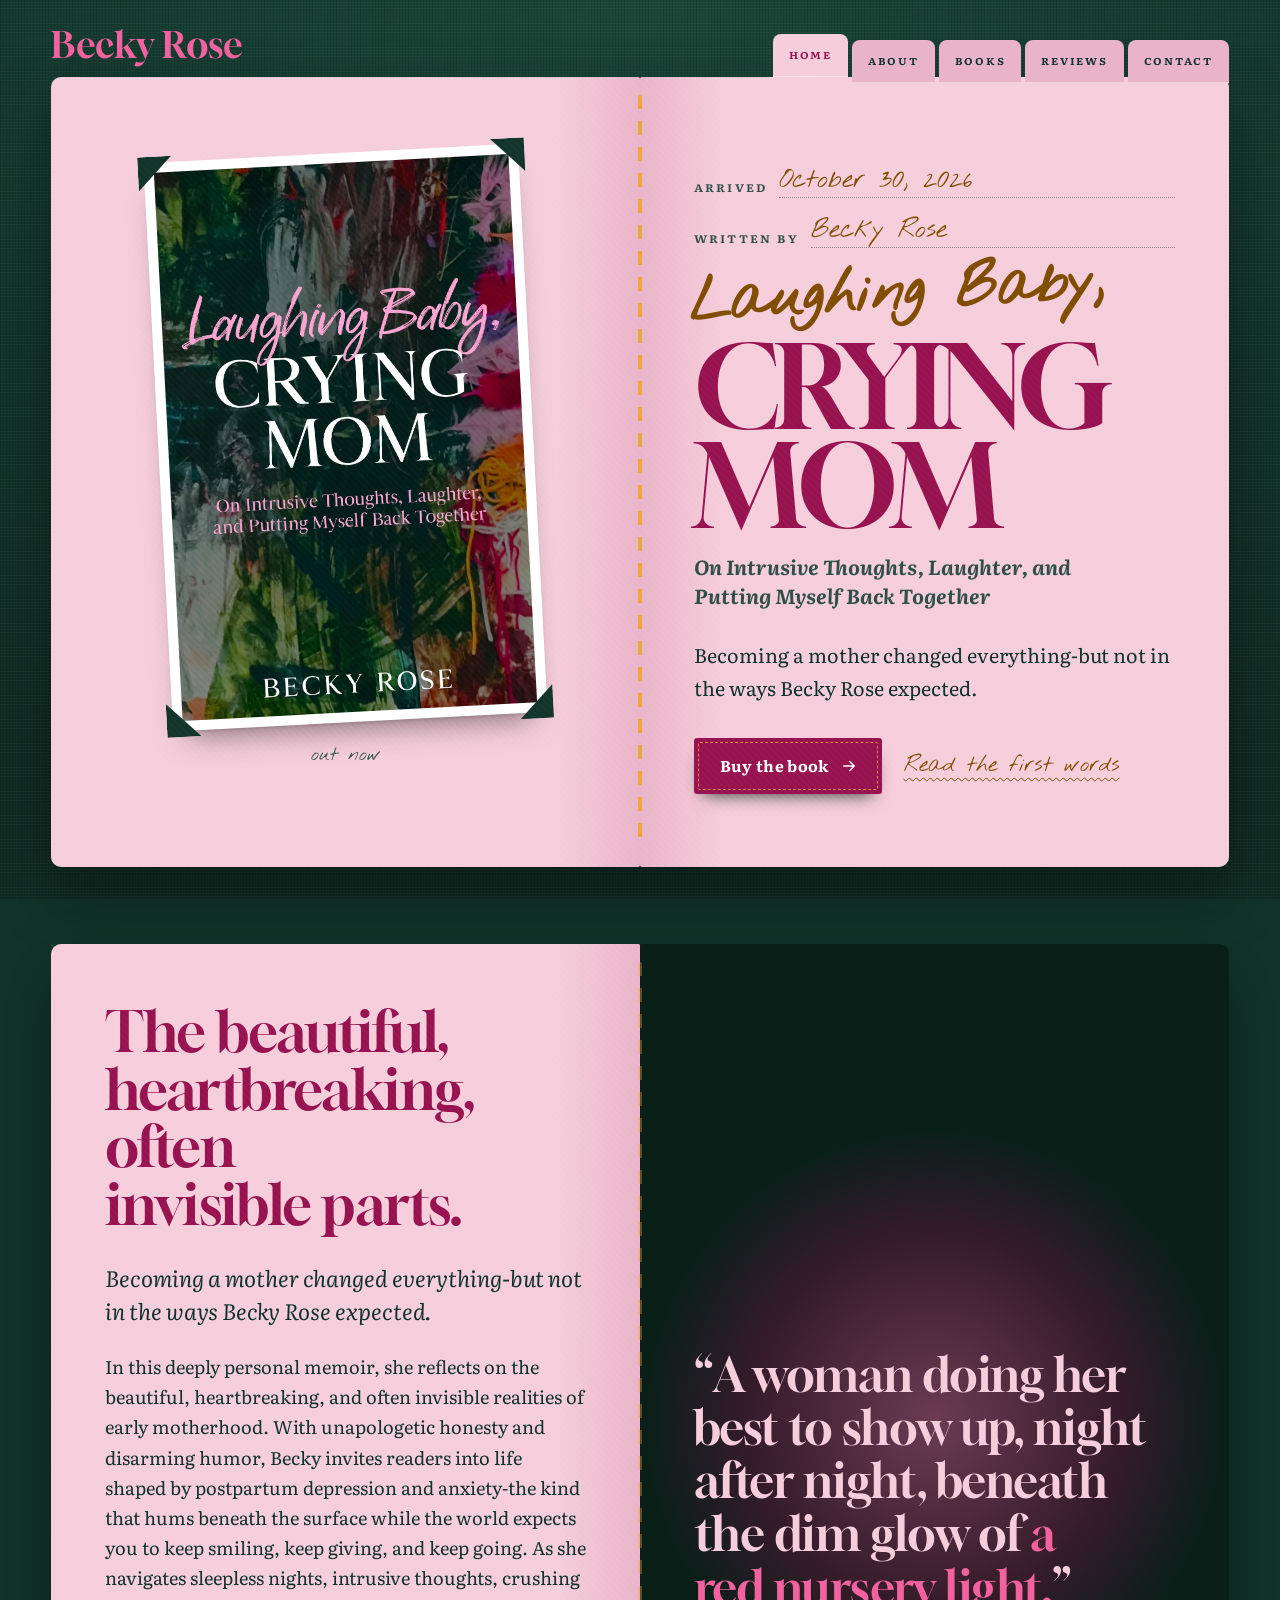
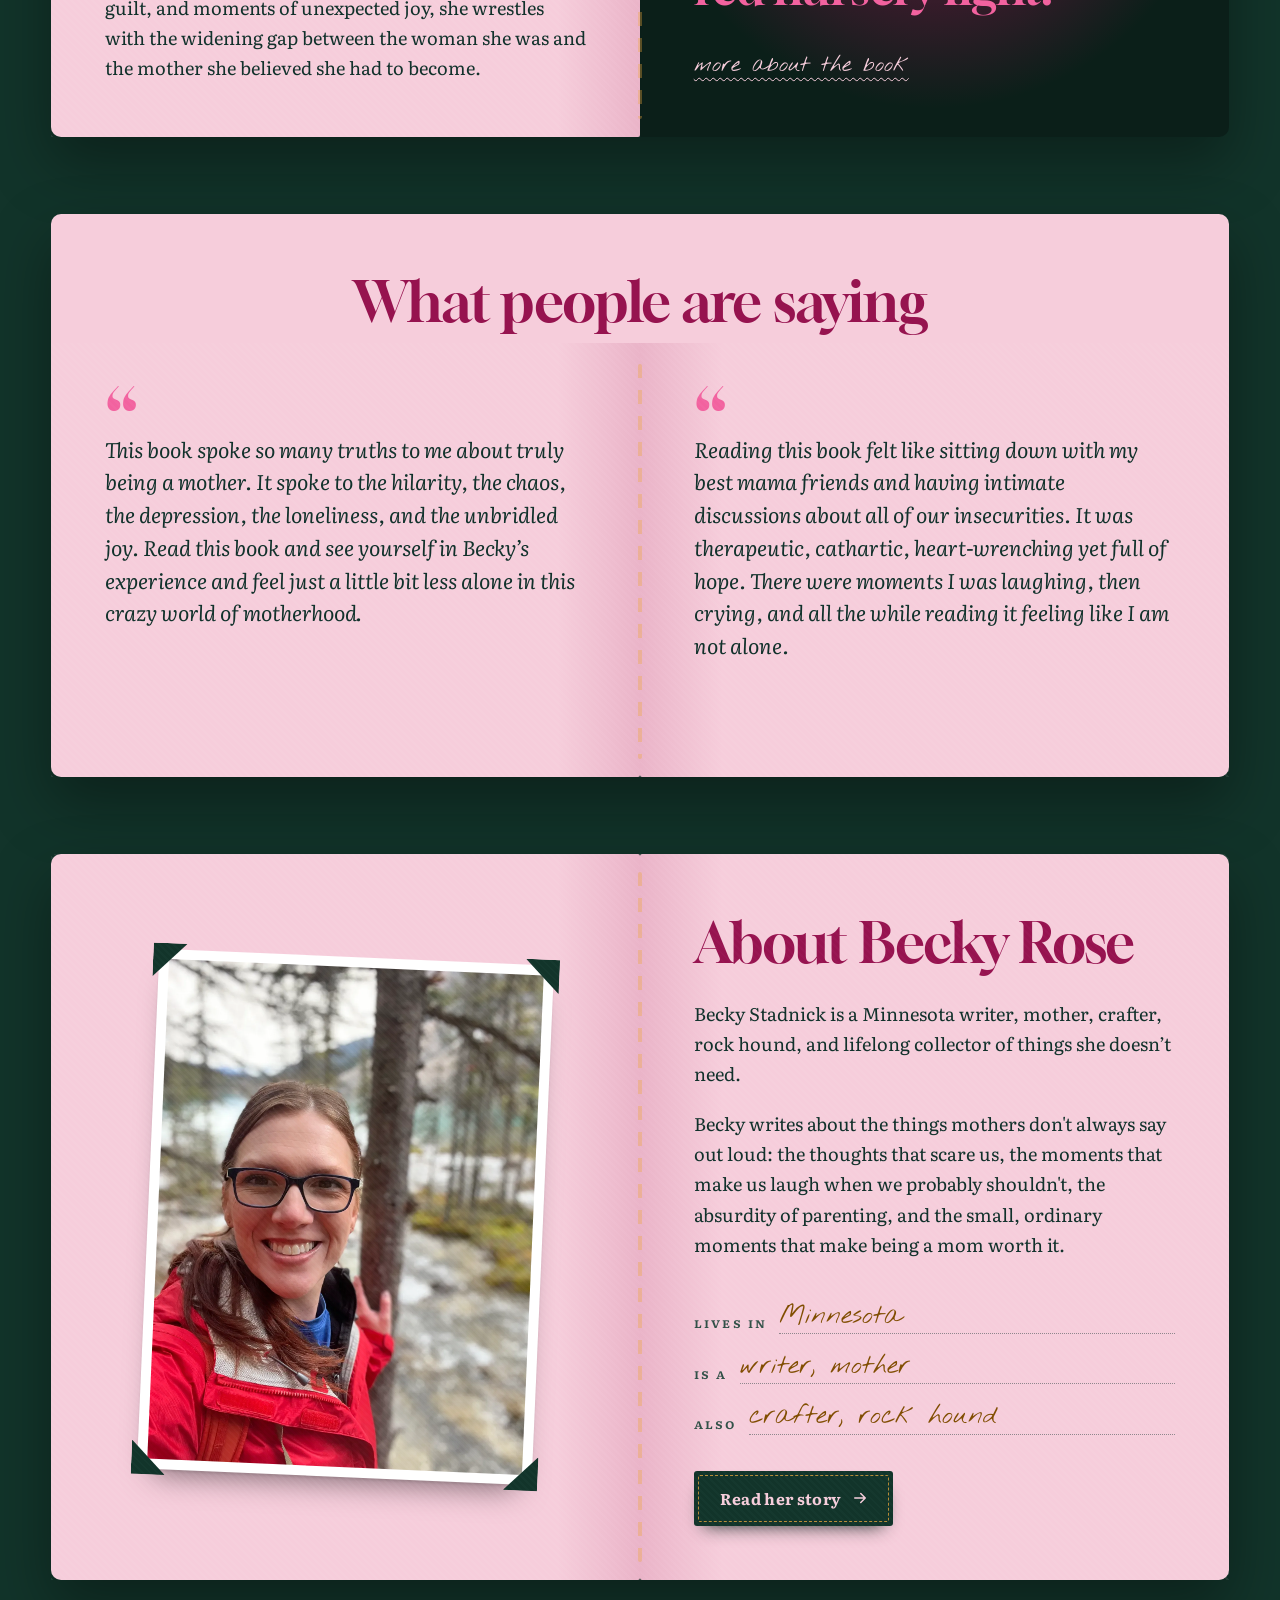
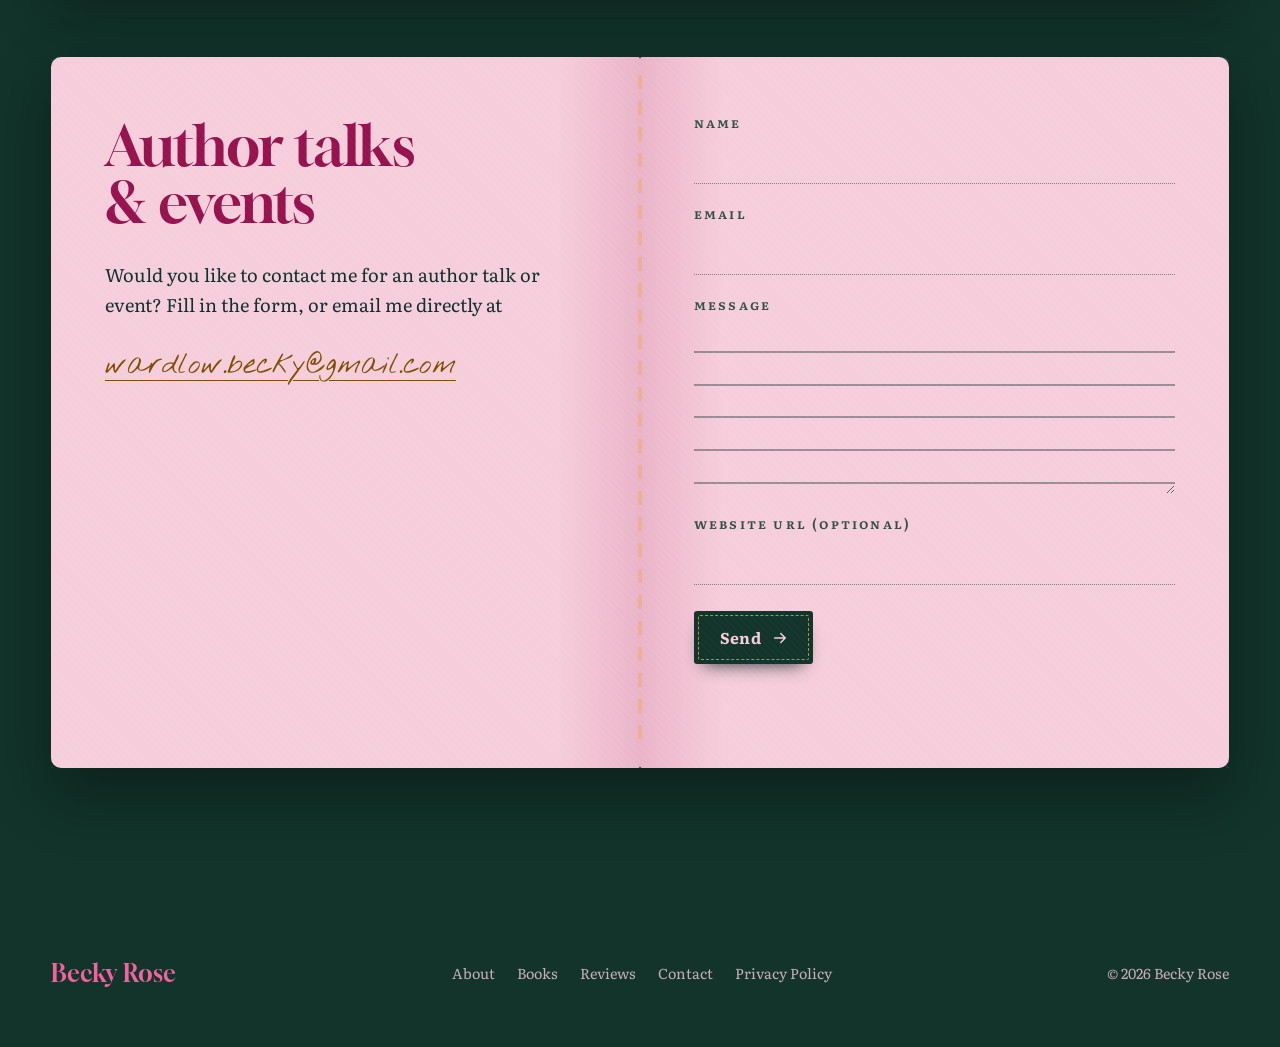
==== index.html @ a7c7b1b5 "Redesign Becky Rose author site as a baby-book world Static HTML/CSS rebuild of writerbeckyrose.com:" ====
<!doctype html>
<html lang="en">
<head>
  <meta charset="utf-8">
  <meta name="viewport" content="width=device-width, initial-scale=1">
  <title>Becky Rose | Official Author Website</title>
  <meta name="description" content="Becky Rose is a Minnesota writer and the author of the memoir Laughing Baby, Crying Mom, out now.">
  <meta name="theme-color" content="#12342a">
  <meta property="og:title" content="Becky Rose | Official Author Website">
  <meta property="og:description" content="Becky Rose is a Minnesota writer and the author of the memoir Laughing Baby, Crying Mom, out now.">
  <meta property="og:image" content="assets/cover.webp">
  <link rel="icon" href="assets/favicon.svg" type="image/svg+xml">
  <link rel="preconnect" href="https://fonts.googleapis.com">
  <link rel="preconnect" href="https://fonts.gstatic.com" crossorigin>
  <link href="https://fonts.googleapis.com/css2?family=Gloock&family=Literata:ital,opsz,wght@0,7..72,400;0,7..72,600;0,7..72,700;1,7..72,400&family=Nothing+You+Could+Do&display=swap" rel="stylesheet">
  <link rel="stylesheet" href="styles.css">
  <script>document.documentElement.classList.add("js")</script>
</head>
<body>
  <a class="skip" href="#main">Skip to content</a>
  <header class="site-head">
    <a class="stamp" href="index.html">Becky Rose</a>
    <nav aria-label="Main">
      <button class="menu-btn" aria-expanded="false" aria-controls="site-tabs"><svg viewBox="0 0 24 24" fill="none" stroke="currentColor" stroke-width="2" stroke-linecap="round" aria-hidden="true"><path d="M4 7h16M4 12h16M4 17h16"/></svg>Menu</button>
      <ul class="tabs" id="site-tabs">
        <li><a href="index.html" aria-current="page">Home</a></li>
        <li><a href="about.html">About</a></li>
        <li><a href="books.html">Books</a></li>
        <li><a href="reviews.html">Reviews</a></li>
        <li><a href="contact.html">Contact</a></li>
      </ul>
    </nav>
  </header>
  <main id="main">
    <div class="album">

      <section class="spread arrival" aria-labelledby="book-title">
        <div class="page page--left">
          <div>
          <div class="tipped settle"><span class="corner corner--tl"></span><span class="corner corner--tr"></span><span class="corner corner--bl"></span><span class="corner corner--br"></span>
            <img src="assets/cover.webp" width="1165" height="1800" alt="Cover of Laughing Baby, Crying Mom by Becky Rose: pink brush-script and white serif lettering over a dark, colorful abstract painting." fetchpriority="high">
          </div>
          <p class="caption write-in" data-delay="700">out now</p>
        </div>
        </div>
        <div class="page page--right">
          <div class="arrival-form">
            <div class="field"><span class="label">Arrived</span><span class="line"><span class="hand write-in" data-delay="300">October 30, 2026</span></span></div>
            <div class="field"><span class="label">Written by</span><span class="line"><span class="hand write-in" data-delay="900">Becky Rose</span></span></div>
            <h1 class="title-block" id="book-title">
              <span class="title-script">Laughing Baby,</span>
              <span class="title-caps">CRYING MOM</span>
              <span class="title-sub">On Intrusive Thoughts, Laughter, and Putting Myself Back Together</span>
            </h1>
            <p class="hook">Becoming a mother changed everything-but not in the ways Becky Rose expected.</p>
            <div class="actions">
              <a class="btn btn--foil" href="#">Buy the book <svg viewBox="0 0 24 24" fill="none" stroke="currentColor" stroke-width="2" stroke-linecap="round" stroke-linejoin="round" aria-hidden="true"><path d="M5 12h14M13 6l6 6-6 6"/></svg></a>
              <a class="link-hand" href="#first-words">Read the first words</a>
            </div>
          </div>
        </div>
      </section>

      <section class="spread spread--words" aria-labelledby="first-words">
        <div class="page page--left prose">
          <h2 class="page-title" id="first-words">The beautiful, heartbreaking, often invisible parts.</h2>
          <p class="lede">Becoming a mother changed everything-but not in the ways Becky Rose expected.</p>
          <p>In this deeply personal memoir, she reflects on the beautiful, heartbreaking, and often invisible realities of early motherhood. With unapologetic honesty and disarming humor, Becky invites readers into life shaped by postpartum depression and anxiety-the kind that hums beneath the surface while the world expects you to keep smiling, keep giving, and keep going. As she navigates sleepless nights, intrusive thoughts, crushing guilt, and moments of unexpected joy, she wrestles with the widening gap between the woman she was and the mother she believed she had to become.</p>
        </div>
        <div class="page page--right nursery">
          <p class="nursery-quote">&ldquo;A woman doing her best to show up, night after night, beneath the dim glow of <em>a red nursery light.</em>&rdquo;</p>
          <div class="actions">
            <a class="link-hand link-hand--night" href="laughing-baby-crying-mom.html">more about the book</a>
          </div>
        </div>
      </section>

      <section class="spread spread--said" aria-labelledby="said">
        <div class="said-head">
          <h2 class="page-title" id="said">What people are saying</h2>
        </div>
        <div class="page page--left">
          <figure class="review">
            <span class="mark" aria-hidden="true">&ldquo;</span>
            <blockquote><p>This book spoke so many truths to me about truly being a mother. It spoke to the hilarity, the chaos, the depression, the loneliness, and the unbridled joy. Read this book and see yourself in Becky’s experience and feel just a little bit less alone in this crazy world of motherhood.</p></blockquote>
            <figcaption><span class="hand write-in" data-delay="200">— Megan F.</span></figcaption>
          </figure>
        </div>
        <div class="page page--right">
          <figure class="review">
            <span class="mark" aria-hidden="true">&ldquo;</span>
            <blockquote><p>Reading this book felt like sitting down with my best mama friends and having intimate discussions about all of our insecurities. It was therapeutic, cathartic, heart-wrenching yet full of hope. There were moments I was laughing, then crying, and all the while reading it feeling like I am not alone.</p></blockquote>
            <figcaption><span class="hand write-in" data-delay="500">— Melissa C.</span></figcaption>
          </figure>
        </div>
      </section>

      <section class="spread mother" aria-labelledby="meet">
        <div class="page page--left">
          <div>
            <div class="tipped settle"><span class="corner corner--tl"></span><span class="corner corner--tr"></span><span class="corner corner--bl"></span><span class="corner corner--br"></span>
              <img src="assets/becky.webp" width="1350" height="1800" alt="Becky Rose smiling in a red rain jacket beside a tree, with a river and mountains behind her." loading="lazy">
            </div>
          </div>
        </div>
        <div class="page page--right prose">
          <h2 class="page-title" id="meet">About Becky Rose</h2>
          <p>Becky Stadnick is a Minnesota writer, mother, crafter, rock hound, and lifelong collector of things she doesn’t need.</p>
          <p>Becky writes about the things mothers don't always say out loud: the thoughts that scare us, the moments that make us laugh when we probably shouldn't, the absurdity of parenting, and the small, ordinary moments that make being a mom worth it.</p>
          <div class="fact-list">
            <div class="field"><span class="label">Lives in</span><span class="line"><span class="hand write-in" data-delay="200">Minnesota</span></span></div>
            <div class="field"><span class="label">Is a</span><span class="line"><span class="hand write-in" data-delay="500">writer, mother</span></span></div>
            <div class="field"><span class="label">Also</span><span class="line"><span class="hand write-in" data-delay="800">crafter, rock hound</span></span></div>
          </div>
          <div class="actions"><a class="btn" href="about.html">Read her story <svg viewBox="0 0 24 24" fill="none" stroke="currentColor" stroke-width="2" stroke-linecap="round" stroke-linejoin="round" aria-hidden="true"><path d="M5 12h14M13 6l6 6-6 6"/></svg></a></div>
        </div>
      </section>

      <section class="spread write" aria-labelledby="write">
        <div class="page page--left prose">
          <h2 class="page-title" id="write">Author talks &amp; events</h2>
          <p>Would you like to contact me for an author talk or event? Fill in the form, or email me directly at</p>
          <p><a class="email" href="mailto:wardlow.becky@gmail.com">wardlow.becky@gmail.com</a></p>
        </div>
        <div class="page page--right">
          <form class="form" data-placeholder action="#" method="post">
            <label><span class="label">Name</span><input type="text" name="name" autocomplete="name" required></label>
            <label><span class="label">Email</span><input type="email" name="email" autocomplete="email" required></label>
            <label><span class="label">Message</span><textarea name="message" rows="5" required></textarea></label>
            <label><span class="label">Website URL (optional)</span><input type="url" name="website" autocomplete="url"></label>
            <div class="actions" style="margin-top:8px">
              <button class="btn" type="submit">Send <svg viewBox="0 0 24 24" fill="none" stroke="currentColor" stroke-width="2" stroke-linecap="round" stroke-linejoin="round" aria-hidden="true"><path d="M5 12h14M13 6l6 6-6 6"/></svg></button>
            </div>
            <p class="form-status" role="status" aria-live="polite"></p>
          </form>
        </div>
      </section>
    </div>
  </main>
  <footer class="site-foot">
    <a class="stamp" href="index.html">Becky Rose</a>
    <nav aria-label="Footer">
      <a href="about.html">About</a>
      <a href="books.html">Books</a>
      <a href="reviews.html">Reviews</a>
      <a href="contact.html">Contact</a>
      <a href="privacy.html">Privacy Policy</a>
    </nav>
    <p>&copy; 2026 Becky Rose</p>
  </footer>
  <script src="main.js" defer></script>
</body>
</html>
---- styles.css ----
/* Becky Rose — "The Baby Book, Kept for Mom"
   Four inks: bookcloth green, foil pink, page blush, marigold yarn. */

:root {
  --cloth: #12342a;
  --cloth-deep: #0b1f19;
  --cloth-lift: #1a4537;
  --foil: #f2629f;
  --foil-deep: #96134f;
  --page: #f6cddb;
  --page-shade: #eab4c8;
  --yarn: #eda73c;
  --yarn-ink: #7f4c00; /* marigold yarn darkened for text: 4.5:1+ on --page */
  --ink: #10302a;
  --ink-soft: #2f4f46;

  --f-display: "Gloock", "Times New Roman", serif;
  --f-text: "Literata", Georgia, serif;
  --f-hand: "Nothing You Could Do", "Segoe Script", cursive;

  --gutter: clamp(16px, 4vw, 56px);
  --page-pad: clamp(24px, 4.2vw, 64px);
  --ease-out: cubic-bezier(0.16, 1, 0.3, 1);
  --shadow-page: 0 1px 0 rgba(255,255,255,.35) inset, 0 18px 40px -18px rgba(0,0,0,.55), 0 4px 10px -4px rgba(0,0,0,.35);
}

*, *::before, *::after { box-sizing: border-box; }

html {
  scrollbar-color: var(--foil) var(--cloth-deep);
  -webkit-text-size-adjust: 100%;
}

body {
  margin: 0;
  color: var(--ink);
  font-family: var(--f-text);
  font-size: clamp(1.02rem, 0.96rem + 0.25vw, 1.14rem);
  line-height: 1.65;
  background-color: var(--cloth);
  /* woven bookcloth grain */
  background-image:
    repeating-linear-gradient(0deg, rgba(255,255,255,.028) 0 1px, transparent 1px 3px),
    repeating-linear-gradient(90deg, rgba(0,0,0,.09) 0 1px, transparent 1px 3px),
    radial-gradient(120% 90% at 50% 0%, var(--cloth-lift), var(--cloth) 60%, #0f2c23);
  background-attachment: fixed;
  caret-color: var(--foil-deep);
  overflow-x: hidden;
}

::selection { background: var(--foil); color: #fff; }

img { max-width: 100%; display: block; }

a { color: inherit; text-underline-offset: .22em; text-decoration-thickness: 1px; }
a:hover { text-decoration-color: var(--foil); }

:focus-visible {
  outline: 2px dashed var(--yarn);
  outline-offset: 4px;
  border-radius: 2px;
}

.skip {
  position: absolute; left: 16px; top: -60px; z-index: 50;
  background: var(--yarn); color: var(--cloth-deep);
  padding: 10px 16px; font-weight: 600; border-radius: 3px;
  transition: top .2s var(--ease-out);
}
.skip:focus { top: 16px; }

/* ---------- Header: foil-stamped name + index tabs ---------- */

.site-head {
  position: relative;
  z-index: 10;
  display: flex;
  align-items: flex-end;
  justify-content: space-between;
  gap: 24px;
  max-width: 1320px;
  margin: 0 auto;
  padding: 26px var(--gutter) 0;
}

.stamp {
  font-family: var(--f-display);
  font-size: clamp(1.6rem, 1.2rem + 1.4vw, 2.3rem);
  line-height: 1;
  color: var(--foil);
  text-decoration: none;
  letter-spacing: .01em;
  padding-bottom: 14px;
}
.stamp:hover { color: var(--page); }

.tabs {
  display: flex;
  gap: 4px;
  list-style: none;
  margin: 0;
  padding: 0;
}
.tabs a {
  display: block;
  padding: 10px 16px 12px;
  font-size: .78rem;
  font-variant: all-small-caps;
  letter-spacing: .14em;
  font-weight: 600;
  text-decoration: none;
  color: var(--ink);
  background: var(--page-shade);
  border-radius: 8px 8px 0 0;
  box-shadow: 0 -1px 0 rgba(255,255,255,.4) inset;
  transform: translateY(6px);
  transition: transform .35s var(--ease-out), background .2s;
}
.tabs a:hover { transform: translateY(0); background: var(--page); }
.tabs a[aria-current="page"] {
  background: var(--page);
  transform: translateY(0);
  color: var(--foil-deep);
}

.menu-btn { display: none; }

/* ---------- Album + spreads ---------- */

main { position: relative; }

.album {
  position: relative;
  max-width: 1320px;
  margin: 0 auto;
  padding: 0 var(--gutter) clamp(48px, 8vw, 120px);
}

.spread {
  position: relative;
  display: grid;
  grid-template-columns: 1fr 1fr;
  margin-bottom: clamp(40px, 6vw, 88px);
  filter: drop-shadow(0 26px 30px rgba(0,0,0,.35));
}

.page {
  position: relative;
  background: var(--page);
  padding: var(--page-pad);
  min-width: 0;
}
.page::after { /* faint card tooth */
  content: "";
  position: absolute; inset: 0;
  pointer-events: none;
  background:
    repeating-linear-gradient(45deg, rgba(255,255,255,.07) 0 2px, transparent 2px 5px);
  mix-blend-mode: soft-light;
}
.page--left {
  border-radius: 10px 2px 2px 10px;
  background: linear-gradient(90deg, var(--page) 0%, var(--page) 86%, var(--page-shade) 100%);
}
.page--right {
  border-radius: 2px 10px 10px 2px;
  background: linear-gradient(270deg, var(--page) 0%, var(--page) 86%, var(--page-shade) 100%);
}
.page--full {
  grid-column: 1 / -1;
  border-radius: 10px;
}

/* The stitched spine — nothing hidden */
.spread::before {
  content: "";
  position: absolute;
  z-index: 3;
  top: 18px; bottom: 18px;
  left: 50%;
  width: 4px;
  margin-left: -2px;
  background: repeating-linear-gradient(180deg, var(--yarn) 0 14px, transparent 14px 26px);
  border-radius: 2px;
  opacity: .35;
  transition: opacity .8s var(--ease-out);
}
.spread.is-current::before { opacity: 1; }
.spread--single::before { display: none; }

/* ---------- Printed form system ---------- */

.label {
  display: block;
  font-family: var(--f-text);
  font-variant: all-small-caps;
  letter-spacing: .16em;
  font-weight: 600;
  font-size: .86rem;
  color: var(--ink-soft);
  margin: 0;
}

.field {
  display: grid;
  grid-template-columns: auto 1fr;
  align-items: end;
  gap: 12px;
  padding: 10px 0 2px;
}
.field .line {
  border-bottom: 1.5px dotted rgba(16,48,42,.45);
  min-height: 2.1em;
  display: flex;
  align-items: flex-end;
  padding-bottom: 2px;
}

.hand {
  font-family: var(--f-hand);
  color: var(--yarn-ink);
  font-size: 1.45em;
  line-height: 1.1;
  display: inline-block;
}

.page-title {
  font-family: var(--f-display);
  font-weight: 400;
  font-size: clamp(2.2rem, 1.6rem + 2.4vw, 3.6rem);
  line-height: 1.02;
  letter-spacing: -0.015em;
  color: var(--foil-deep);
  margin: 6px 0 28px;
  text-wrap: balance;
}

.prose p { margin: 0 0 1.1em; max-width: 64ch; }
.prose p:last-child { margin-bottom: 0; }
.prose .lede {
  font-size: 1.22em;
  line-height: 1.5;
  font-style: italic;
}

/* ---------- Buttons: stamped tabs ---------- */

.actions { display: flex; flex-wrap: wrap; gap: 14px 22px; align-items: center; margin-top: 34px; }

.btn {
  display: inline-flex;
  align-items: center;
  gap: 10px;
  font-family: var(--f-text);
  font-weight: 700;
  font-size: .98rem;
  letter-spacing: .02em;
  text-decoration: none;
  padding: 15px 24px 15px 26px;
  background: var(--cloth);
  color: var(--page);
  border-radius: 3px 3px 3px 3px;
  border: 0;
  cursor: pointer;
  box-shadow: 0 10px 18px -10px rgba(11,31,25,.9);
  position: relative;
  transition: transform .3s var(--ease-out), background .2s, box-shadow .3s var(--ease-out);
}
.btn::before { /* stitched edge */
  content: "";
  position: absolute; inset: 4px;
  border: 1.5px dashed rgba(237,167,60,.75);
  border-radius: 2px;
  pointer-events: none;
}
.btn svg { width: 18px; height: 18px; transition: transform .3s var(--ease-out); }
.btn:hover { background: var(--cloth-lift); transform: translateY(-2px); box-shadow: 0 16px 22px -12px rgba(11,31,25,.9); }
.btn:hover svg { transform: translateX(3px); }
.btn:active { transform: translateY(0); }

.btn--foil { background: var(--foil-deep); color: #fff; }
.btn--foil:hover { background: #bf2369; }

.link-hand {
  font-family: var(--f-hand);
  font-size: 1.35rem;
  color: var(--yarn-ink);
  text-decoration: underline;
  text-decoration-style: wavy;
  text-decoration-thickness: 1px;
  text-underline-offset: .3em;
}
.link-hand:hover { color: var(--ink); }

/* ---------- Photo corners + tipped-in images ---------- */

.tipped {
  position: relative;
  display: inline-block;
  background: #fff;
  padding: 10px;
  box-shadow: 0 2px 2px rgba(0,0,0,.08), 0 20px 30px -16px rgba(0,0,0,.5);
  transform: rotate(var(--tilt, -2deg));
}
.tipped img { width: 100%; height: auto; }
.corner {
  position: absolute;
  width: 34px; height: 34px;
  background: var(--cloth);
  z-index: 2;
}
.corner--tl { top: -6px; left: -6px; clip-path: polygon(0 0, 100% 0, 0 100%); }
.corner--tr { top: -6px; right: -6px; clip-path: polygon(0 0, 100% 0, 100% 100%); }
.corner--bl { bottom: -6px; left: -6px; clip-path: polygon(0 0, 0 100%, 100% 100%); }
.corner--br { bottom: -6px; right: -6px; clip-path: polygon(100% 0, 100% 100%, 0 100%); }

.caption {
  font-family: var(--f-hand);
  color: var(--ink-soft);
  font-size: 1.2rem;
  margin-top: 18px;
  text-align: center;
}

/* ---------- HOME: Arrival spread ---------- */

.arrival { min-height: min(820px, calc(100svh - 110px)); }
.arrival .page--left {
  display: grid;
  place-items: center;
  padding-block: clamp(36px, 5vw, 72px);
}
.arrival .page--left > div,
.mother .page--left > div { width: 100%; display: grid; justify-items: center; }
.arrival .tipped { width: min(380px, 78%); --tilt: -3deg; }

.arrival .page--right {
  display: flex;
  flex-direction: column;
  justify-content: center;
}

.arrival-form { display: grid; gap: 0; }
.arrival-form .field, .arrival-form .hook { max-width: 520px; }

.title-block { margin: 28px 0 8px; }
.title-script {
  display: block;
  font-family: var(--f-hand);
  color: var(--yarn-ink);
  font-size: clamp(2.3rem, 1.6rem + 2.6vw, 4.4rem);
  line-height: .9;
  transform: rotate(-3deg);
  transform-origin: left bottom;
  margin-left: -.05em;
}
.title-caps {
  display: block;
  font-family: var(--f-display);
  font-weight: 400;
  color: var(--foil-deep);
  font-size: clamp(3.4rem, 0.6rem + 8.2vw, 8.75rem);
  line-height: .86;
  letter-spacing: -0.025em;
  margin-top: 6px;
}
.title-sub {
  display: block;
  font-style: italic;
  font-size: clamp(1.05rem, .95rem + .4vw, 1.3rem);
  line-height: 1.4;
  margin-top: 18px;
  max-width: 30ch;
  color: var(--ink-soft);
}

.hook {
  margin: 22px 0 0;
  font-size: 1.08em;
  max-width: 46ch;
}

/* ---------- HOME: First words spread ---------- */

.nursery {
  position: relative;
  isolation: isolate;
  background: var(--cloth-deep);
  color: var(--page);
  overflow: hidden;
}
.nursery::before { /* the dim red nursery light */
  content: "";
  position: absolute;
  z-index: -1;
  width: 140%; aspect-ratio: 1;
  left: 50%; top: 60%;
  transform: translate(-50%, -50%);
  background: radial-gradient(closest-side, rgba(242,98,159,.42), rgba(150,19,79,.3) 45%, transparent 70%);
  animation: glow 7s ease-in-out infinite alternate;
}
.nursery::after { display: none; }
@keyframes glow {
  from { opacity: .75; transform: translate(-50%, -50%) scale(.96); }
  to   { opacity: 1;   transform: translate(-50%, -50%) scale(1.04); }
}
.nursery .label { color: rgba(246,205,219,.75); }
.nursery-quote {
  font-family: var(--f-display);
  font-weight: 400;
  font-size: clamp(1.8rem, 1.2rem + 2.2vw, 3rem);
  line-height: 1.12;
  letter-spacing: -0.01em;
  margin: 24px 0 0;
  text-wrap: balance;
}
.nursery-quote em { color: var(--foil); font-style: normal; }
.link-hand--night { color: var(--page); }
.link-hand--night:hover { color: var(--foil); }
.nursery .page--right, .nursery.page--right { background: var(--cloth-deep); }

.spread--words .page--right {
  display: flex; flex-direction: column; justify-content: flex-end;
  min-height: 100%;
}

/* ---------- Reviews: bilateral ---------- */

.said-head {
  grid-column: 1 / -1;
  text-align: center;
  padding: var(--page-pad) var(--page-pad) 0;
  background: var(--page);
  border-radius: 10px 10px 0 0;
  padding-bottom: 12px;
}
.said-head .page-title { margin-bottom: 0; }

.spread--said { grid-template-rows: auto 1fr; }
.spread--said::before { top: 150px; }
.spread--said .page--left { border-radius: 0 0 2px 10px; }
.spread--said .page--right { border-radius: 0 0 10px 2px; }

.review { margin: 0; display: flex; flex-direction: column; height: 100%; }
.review .mark {
  font-family: var(--f-display);
  font-size: 5rem;
  line-height: .6;
  color: var(--foil);
  height: .45em;
  display: block;
}
.review blockquote p { margin: 0; }
.review blockquote {
  margin: 0;
  font-size: clamp(1.1rem, 1rem + .45vw, 1.32rem);
  line-height: 1.55;
  font-style: italic;
}
.review figcaption {
  margin-top: auto;
  padding-top: 28px;
  display: flex;
  align-items: baseline;
  gap: 12px;
}
.review figcaption .hand { font-size: 1.9rem; }

.mood {
  font-variant: all-small-caps;
  letter-spacing: .16em;
  font-weight: 600;
  font-size: .86rem;
  color: var(--ink-soft);
}

/* ---------- Meet your mother ---------- */

.mother .page--left { display: grid; place-items: center; }
.mother .tipped { width: min(400px, 82%); --tilt: 2.5deg; }
.fact-list { margin: 26px 0 0; }

/* ---------- Write to me (form) ---------- */

.write .page--left .email {
  font-family: var(--f-hand);
  font-size: clamp(1.4rem, 1.1rem + 1vw, 2rem);
  color: var(--yarn-ink);
  word-break: break-word;
}

.form { display: grid; gap: 18px; }
.form label { display: grid; gap: 4px; }
.form input, .form textarea {
  font: inherit;
  font-family: var(--f-hand);
  font-size: 1.35rem;
  color: var(--yarn-ink);
  background: transparent;
  border: 0;
  border-bottom: 1.5px dotted rgba(16,48,42,.5);
  padding: 6px 2px 4px;
  border-radius: 0;
  width: 100%;
}
.form textarea {
  resize: vertical;
  min-height: 150px;
  line-height: 2.05rem;
  border-bottom: 0;
  background-image: repeating-linear-gradient(180deg, transparent 0 calc(2.05rem - 2px), rgba(16,48,42,.4) calc(2.05rem - 2px) 2.05rem);
  background-attachment: local;
}
.form input:focus, .form textarea:focus { outline: none; border-bottom-color: var(--foil-deep); border-bottom-style: solid; }
.form textarea:focus { background-image: repeating-linear-gradient(180deg, transparent 0 calc(2.05rem - 2px), rgba(168,25,90,.6) calc(2.05rem - 2px) 2.05rem); }
.form ::placeholder { color: rgba(47,79,70,.7); }
.form .note { font-size: .88rem; color: var(--ink-soft); margin: 0; }
.form-status {
  font-family: var(--f-hand);
  font-size: 1.4rem;
  color: var(--foil-deep);
  min-height: 1.4em;
  margin: 0;
}

/* ---------- Books shelf ---------- */

.shelf-item {
  display: grid;
  grid-template-columns: minmax(180px, 300px) 1fr;
  gap: clamp(28px, 5vw, 72px);
  align-items: center;
}
.shelf-item .tipped { --tilt: -2deg; width: 100%; }
.shelf-item h2 {
  font-family: var(--f-display);
  font-weight: 400;
  font-size: clamp(1.8rem, 1.3rem + 1.8vw, 2.8rem);
  line-height: 1.05;
  margin: 10px 0 18px;
  text-wrap: balance;
}
.shelf-item h2 { color: var(--foil-deep); }
.shelf-item h2 a { text-decoration: none; }
.shelf-item h2 a:hover { color: var(--ink); }

.retailers { display: flex; flex-wrap: wrap; gap: 10px; list-style: none; padding: 0; margin: 22px 0 0; }
.retailers a {
  display: inline-block;
  padding: 9px 16px;
  border: 1.5px dashed var(--ink-soft);
  border-radius: 3px;
  text-decoration: none;
  font-weight: 600;
  font-size: .92rem;
  transition: background .2s, color .2s, border-color .2s;
}
.retailers a:hover { background: var(--cloth); color: var(--page); border-color: var(--cloth); }

/* ---------- Privacy / long read ---------- */

.legal h2 {
  font-family: var(--f-display);
  font-weight: 400;
  font-size: 1.55rem;
  margin: 2.2em 0 .5em;
}
.legal h3 { font-size: 1.05rem; margin: 1.6em 0 .4em; }
.legal ul { padding-left: 1.2em; max-width: 64ch; }
.legal li { margin-bottom: .45em; }
.legal li::marker { color: var(--foil-deep); }

/* ---------- Footer ---------- */

.site-foot {
  max-width: 1320px;
  margin: 0 auto;
  padding: 0 var(--gutter) 48px;
  display: flex;
  flex-wrap: wrap;
  gap: 12px 28px;
  justify-content: space-between;
  align-items: center;
  color: rgba(246,205,219,.8);
  font-size: .9rem;
}
.site-foot .stamp { font-size: 1.5rem; padding: 0; }
.site-foot nav { display: flex; gap: 22px; flex-wrap: wrap; }
.site-foot a { text-decoration: none; }
.site-foot a:hover { color: var(--foil); }

/* ---------- Motion: handwriting writes itself in ---------- */

.js .write-in {
  clip-path: inset(-20% 100% -20% 0);
  transition: clip-path 1.4s var(--ease-out);
}
.js .write-in.is-in { clip-path: inset(-20% -5% -20% 0); }

.js .settle {
  opacity: 0;
  transform: translateY(18px) rotate(var(--tilt, 0deg));
  transition: opacity .9s var(--ease-out), transform 1.1s var(--ease-out);
}
.js .settle.is-in { opacity: 1; transform: translateY(0) rotate(var(--tilt, 0deg)); }

@media (prefers-reduced-motion: reduce) {
  .js .write-in, .js .settle { clip-path: none; opacity: 1; transform: rotate(var(--tilt, 0deg)); transition: none; }
  .nursery::before { animation: none; }
  .tabs a, .btn, .btn svg { transition: none; }
}

/* ---------- Responsive ---------- */

@media (max-width: 900px) {
  .spread { grid-template-columns: 1fr; }
  .spread::before {
    top: 50%; bottom: auto;
    left: 18px; right: 18px;
    width: auto; height: 4px;
    margin: 0;
    background: repeating-linear-gradient(90deg, var(--yarn) 0 14px, transparent 14px 26px);
  }
  .page--left { border-radius: 10px 10px 2px 2px; background: linear-gradient(180deg, var(--page) 0 90%, var(--page-shade)); }
  .page--right { border-radius: 2px 2px 10px 10px; background: linear-gradient(0deg, var(--page) 0 90%, var(--page-shade)); }
  .nursery.page--right, .nursery .page--right { background: var(--cloth-deep); }
  .arrival { min-height: 0; }
  .arrival .page--left { order: 2; border-radius: 2px 2px 10px 10px; }
  .arrival .page--right { order: 1; border-radius: 10px 10px 2px 2px; }
  .arrival::before { display: none; }
  .spread--said::before, .spread--words::before, .mother::before, .write::before { display: none; }
  .spread--said { grid-template-rows: auto; }
  .spread--said .page--left, .spread--said .page--right { background: var(--page); }
  .spread--said .page--left { border-radius: 0; }
  .spread--said .page--right { border-radius: 0 0 10px 10px; padding-top: 0; }
  .shelf-item { grid-template-columns: 1fr; }
  .shelf-item .tipped { max-width: 280px; }
}

@media (max-width: 760px) {
  .site-head { align-items: center; padding-bottom: 14px; }
  .stamp { padding-bottom: 0; }
  .menu-btn {
    display: inline-flex; align-items: center; gap: 8px;
    background: var(--page); color: var(--ink);
    border: 0; border-radius: 4px;
    padding: 10px 14px;
    font: 600 .82rem var(--f-text);
    font-variant: all-small-caps; letter-spacing: .14em;
    cursor: pointer;
  }
  .menu-btn svg { width: 18px; height: 18px; }
  .tabs {
    position: absolute;
    top: 100%; left: var(--gutter); right: var(--gutter);
    flex-direction: column;
    gap: 0;
    background: var(--page);
    border-radius: 6px;
    padding: 8px;
    box-shadow: var(--shadow-page);
    display: none;
  }
  .tabs.is-open { display: flex; }
  .tabs a { transform: none; background: transparent; border-radius: 4px; font-size: .95rem; padding: 12px 14px; }
  .tabs a[aria-current="page"] { background: var(--page-shade); }
  .field { grid-template-columns: 1fr; gap: 0; }
  .site-foot { flex-direction: column; align-items: flex-start; }
}
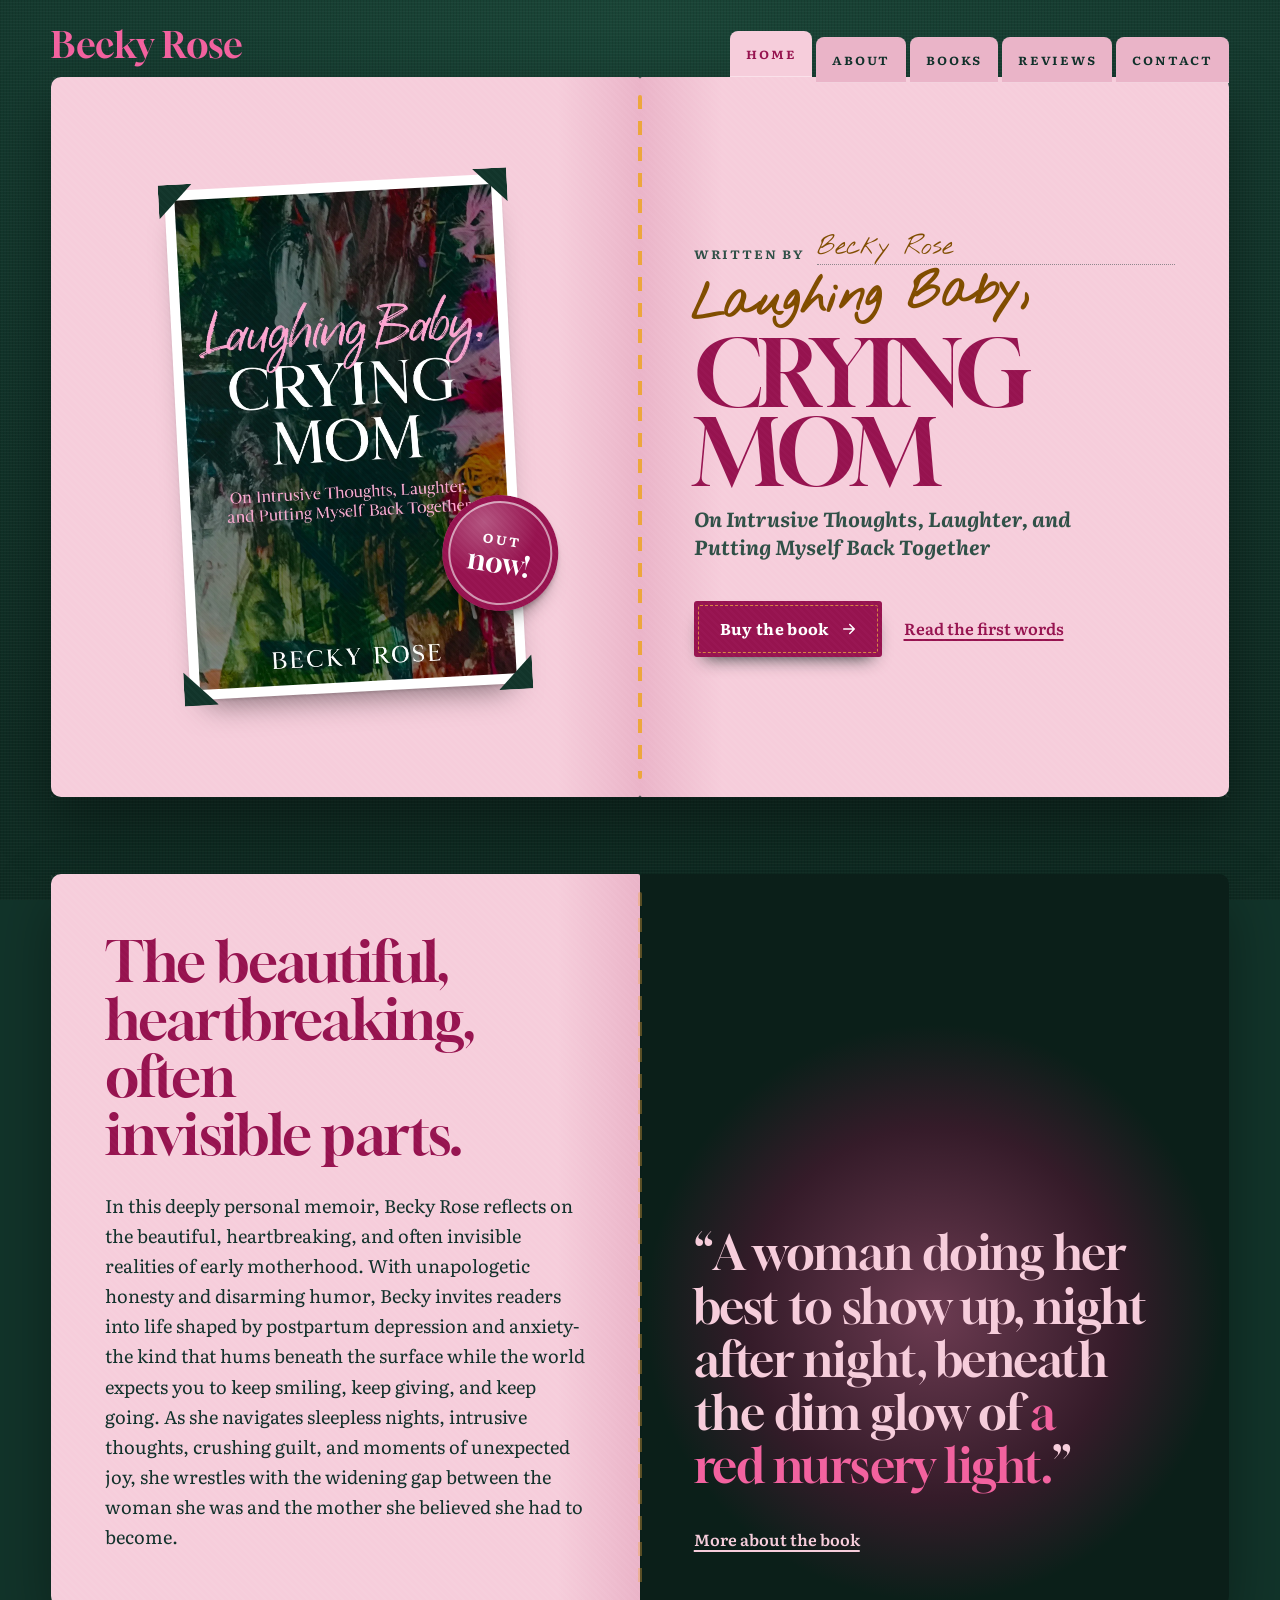
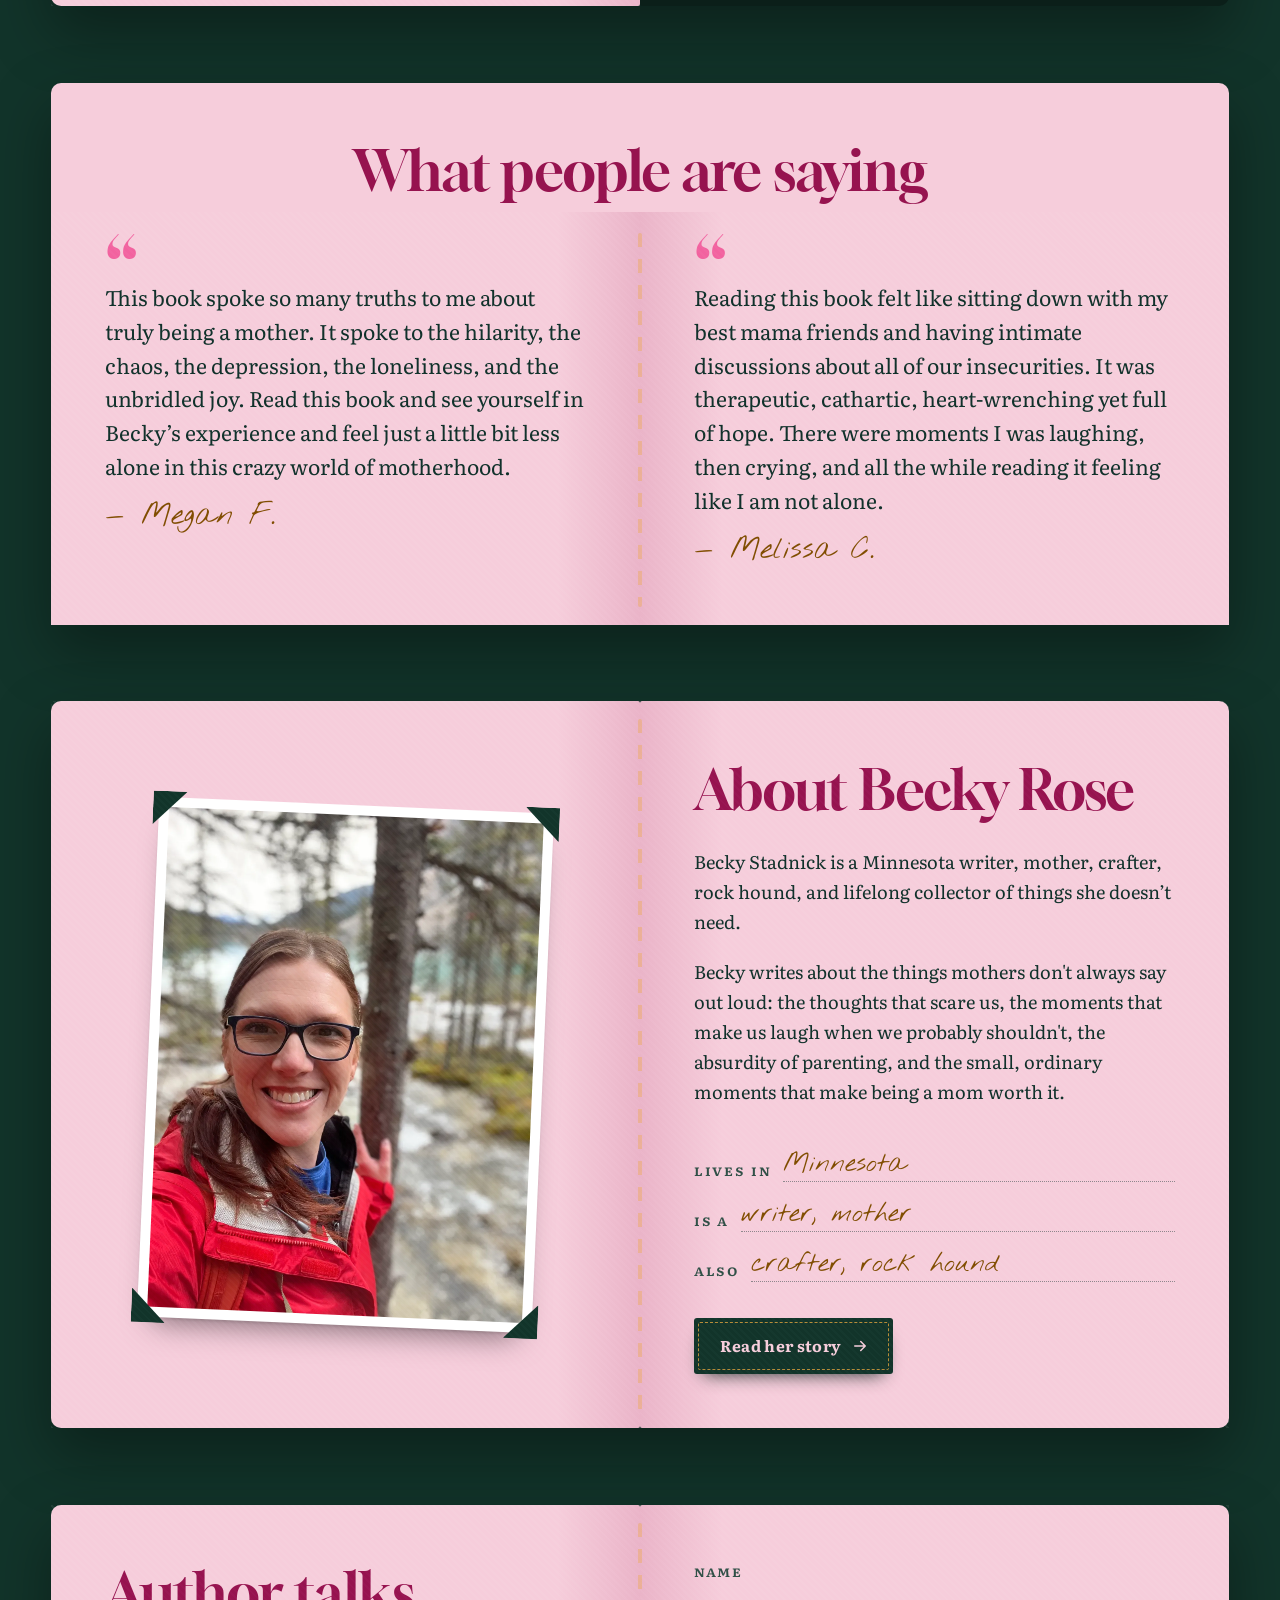
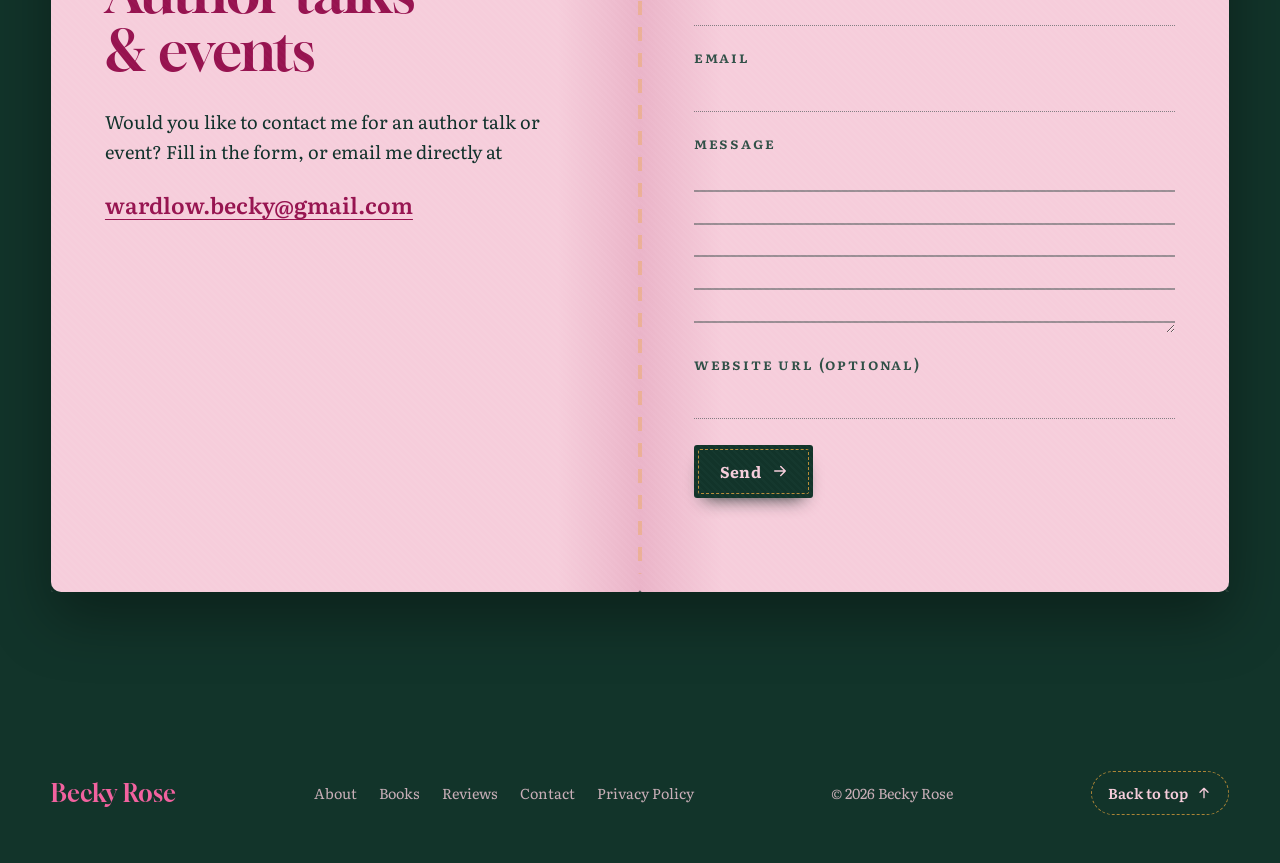
==== commit 69911a67: "Polish design: reviews, fonts, hero, share card - Smooth open/close animation for the mobile menu - " ====
--- a/index.html
+++ b/index.html
@@ -8,7 +8,13 @@
   <meta name="theme-color" content="#12342a">
   <meta property="og:title" content="Becky Rose | Official Author Website">
   <meta property="og:description" content="Becky Rose is a Minnesota writer and the author of the memoir Laughing Baby, Crying Mom, out now.">
-  <meta property="og:image" content="assets/cover.webp">
+  <meta property="og:image" content="https://mantistmd1.github.io/becky-rose-website/assets/share.jpg">
+  <meta property="og:image:width" content="1200">
+  <meta property="og:image:height" content="630">
+  <meta property="og:image:alt" content="Laughing Baby, Crying Mom, a memoir by Becky Rose. Out now.">
+  <meta property="og:url" content="https://mantistmd1.github.io/becky-rose-website/">
+  <meta property="og:type" content="website">
+  <meta name="twitter:card" content="summary_large_image">
   <link rel="icon" href="assets/favicon.svg" type="image/svg+xml">
   <link rel="preconnect" href="https://fonts.googleapis.com">
   <link rel="preconnect" href="https://fonts.gstatic.com" crossorigin>
@@ -16,7 +22,7 @@
   <link rel="stylesheet" href="styles.css">
   <script>document.documentElement.classList.add("js")</script>
 </head>
-<body>
+<body id="top">
   <a class="skip" href="#main">Skip to content</a>
   <header class="site-head">
     <a class="stamp" href="index.html">Becky Rose</a>
@@ -39,20 +45,18 @@
           <div>
           <div class="tipped settle"><span class="corner corner--tl"></span><span class="corner corner--tr"></span><span class="corner corner--bl"></span><span class="corner corner--br"></span>
             <img src="assets/cover.webp" width="1165" height="1800" alt="Cover of Laughing Baby, Crying Mom by Becky Rose: pink brush-script and white serif lettering over a dark, colorful abstract painting." fetchpriority="high">
+            <span class="sticker"><span class="sticker-small">Out</span><span class="sticker-big">now!</span></span>
           </div>
-          <p class="caption write-in" data-delay="700">out now</p>
         </div>
         </div>
         <div class="page page--right">
           <div class="arrival-form">
-            <div class="field"><span class="label">Arrived</span><span class="line"><span class="hand write-in" data-delay="300">October 30, 2026</span></span></div>
-            <div class="field"><span class="label">Written by</span><span class="line"><span class="hand write-in" data-delay="900">Becky Rose</span></span></div>
+            <div class="field"><span class="label">Written by</span><span class="line"><span class="hand write-in" data-delay="300">Becky Rose</span></span></div>
             <h1 class="title-block" id="book-title">
               <span class="title-script">Laughing Baby,</span>
               <span class="title-caps">CRYING MOM</span>
               <span class="title-sub">On Intrusive Thoughts, Laughter, and Putting Myself Back Together</span>
             </h1>
-            <p class="hook">Becoming a mother changed everything-but not in the ways Becky Rose expected.</p>
             <div class="actions">
               <a class="btn btn--foil" href="#">Buy the book <svg viewBox="0 0 24 24" fill="none" stroke="currentColor" stroke-width="2" stroke-linecap="round" stroke-linejoin="round" aria-hidden="true"><path d="M5 12h14M13 6l6 6-6 6"/></svg></a>
               <a class="link-hand" href="#first-words">Read the first words</a>
@@ -64,13 +68,12 @@
       <section class="spread spread--words" aria-labelledby="first-words">
         <div class="page page--left prose">
           <h2 class="page-title" id="first-words">The beautiful, heartbreaking, often invisible parts.</h2>
-          <p class="lede">Becoming a mother changed everything-but not in the ways Becky Rose expected.</p>
-          <p>In this deeply personal memoir, she reflects on the beautiful, heartbreaking, and often invisible realities of early motherhood. With unapologetic honesty and disarming humor, Becky invites readers into life shaped by postpartum depression and anxiety-the kind that hums beneath the surface while the world expects you to keep smiling, keep giving, and keep going. As she navigates sleepless nights, intrusive thoughts, crushing guilt, and moments of unexpected joy, she wrestles with the widening gap between the woman she was and the mother she believed she had to become.</p>
+          <p>In this deeply personal memoir, Becky Rose reflects on the beautiful, heartbreaking, and often invisible realities of early motherhood. With unapologetic honesty and disarming humor, Becky invites readers into life shaped by postpartum depression and anxiety-the kind that hums beneath the surface while the world expects you to keep smiling, keep giving, and keep going. As she navigates sleepless nights, intrusive thoughts, crushing guilt, and moments of unexpected joy, she wrestles with the widening gap between the woman she was and the mother she believed she had to become.</p>
         </div>
         <div class="page page--right nursery">
           <p class="nursery-quote">&ldquo;A woman doing her best to show up, night after night, beneath the dim glow of <em>a red nursery light.</em>&rdquo;</p>
           <div class="actions">
-            <a class="link-hand link-hand--night" href="laughing-baby-crying-mom.html">more about the book</a>
+            <a class="link-hand link-hand--night" href="laughing-baby-crying-mom.html">More about the book</a>
           </div>
         </div>
       </section>
@@ -147,6 +150,7 @@
       <a href="privacy.html">Privacy Policy</a>
     </nav>
     <p>&copy; 2026 Becky Rose</p>
+    <a class="to-top" href="#top">Back to top <svg viewBox="0 0 24 24" fill="none" stroke="currentColor" stroke-width="2" stroke-linecap="round" stroke-linejoin="round" aria-hidden="true"><path d="M12 19V5M6 11l6-6 6 6"/></svg></a>
   </footer>
   <script src="main.js" defer></script>
 </body>
--- a/styles.css
+++ b/styles.css
@@ -104,9 +104,9 @@
 .tabs a {
   display: block;
   padding: 10px 16px 12px;
-  font-size: .78rem;
+  font-size: .92rem;
   font-variant: all-small-caps;
-  letter-spacing: .14em;
+  letter-spacing: .12em;
   font-weight: 600;
   text-decoration: none;
   color: var(--ink);
@@ -188,15 +188,58 @@
 .spread.is-current::before { opacity: 1; }
 .spread--single::before { display: none; }
 
+/* "Out now!" sticker pressed onto the cover */
+.sticker {
+  position: absolute;
+  z-index: 3;
+  top: 63%;
+  right: -38px;
+  width: clamp(88px, 7vw + 30px, 116px);
+  aspect-ratio: 1;
+  display: grid;
+  place-content: center;
+  text-align: center;
+  border-radius: 50%;
+  color: #fff;
+  background:
+    radial-gradient(circle at 32% 26%, rgba(255,255,255,.28), transparent 46%),
+    var(--foil-deep);
+  box-shadow:
+    inset 0 0 0 6px var(--foil-deep),
+    inset 0 0 0 8px rgba(255,255,255,.55),
+    0 3px 4px rgba(0,0,0,.18),
+    0 14px 20px -10px rgba(0,0,0,.55);
+  transform: rotate(12deg);
+  line-height: 1;
+}
+.sticker-small {
+  font-family: var(--f-text);
+  font-weight: 600;
+  font-variant: all-small-caps;
+  letter-spacing: .14em;
+  font-size: clamp(.95rem, .6rem + .5vw, 1.15rem);
+}
+.sticker-big {
+  font-family: var(--f-display);
+  font-size: clamp(1.6rem, 1rem + 1vw, 2.1rem);
+  margin-top: 2px;
+}
+.js .settle .sticker {
+  opacity: 0;
+  transform: rotate(24deg) scale(1.35);
+  transition: opacity .35s ease .7s, transform .55s cubic-bezier(.34,1.56,.64,1) .7s;
+}
+.js .settle.is-in .sticker { opacity: 1; transform: rotate(12deg) scale(1); }
+
 /* ---------- Printed form system ---------- */
 
 .label {
   display: block;
   font-family: var(--f-text);
   font-variant: all-small-caps;
-  letter-spacing: .16em;
+  letter-spacing: .12em;
   font-weight: 600;
-  font-size: .86rem;
+  font-size: .95rem;
   color: var(--ink-soft);
   margin: 0;
 }
@@ -282,13 +325,13 @@
 .btn--foil:hover { background: #bf2369; }
 
 .link-hand {
-  font-family: var(--f-hand);
-  font-size: 1.35rem;
-  color: var(--yarn-ink);
+  font-family: var(--f-text);
+  font-weight: 600;
+  font-size: 1rem;
+  color: var(--foil-deep);
   text-decoration: underline;
-  text-decoration-style: wavy;
-  text-decoration-thickness: 1px;
-  text-underline-offset: .3em;
+  text-decoration-thickness: 1.5px;
+  text-underline-offset: .28em;
 }
 .link-hand:hover { color: var(--ink); }
 
@@ -380,6 +423,19 @@
   max-width: 46ch;
 }
 
+/* Desktop: keep the whole hero inside one screen, sizing by height as well as width */
+@media (min-width: 901px) {
+  .arrival { min-height: min(720px, calc(100svh - 96px)); }
+  .arrival .page--left { padding-block: clamp(28px, 4vh, 56px); }
+  .arrival .page--right { padding-block: clamp(32px, 5vh, 64px); }
+  .arrival .tipped { width: min(340px, 70%, 50vh); }
+  .arrival .title-block { margin: 18px 0 6px; }
+  .arrival .title-script { font-size: min(clamp(2.2rem, 1.4rem + 2vw, 3.6rem), 7vh); }
+  .arrival .title-caps { font-size: min(clamp(3.4rem, 0.6rem + 6.4vw, 7rem), 12.5vh); }
+  .arrival .title-sub { margin-top: 12px; }
+  .arrival .hook { margin-top: 16px; }
+}
+
 /* ---------- HOME: First words spread ---------- */
 
 .nursery {
@@ -436,10 +492,36 @@
 }
 .said-head .page-title { margin-bottom: 0; }
 
-.spread--said { grid-template-rows: auto 1fr; }
+.spread--said { grid-template-rows: auto 1fr auto; }
+
+/* Two reviews per page: name right under each quote, a short marigold stitch between them */
+.spread--said .page { padding-top: clamp(20px, 2.6vw, 36px); padding-bottom: clamp(40px, 4.5vw, 64px); }
+.spread--said .review { height: auto; }
+.spread--said .review figcaption { margin-top: 0; padding-top: 16px; }
+.spread--said .review + .review { position: relative; margin-top: 52px; padding-top: 52px; }
+.spread--said .review + .review::before {
+  content: "";
+  position: absolute;
+  top: 0; left: 0;
+  width: 62px; height: 3px;
+  border-radius: 2px;
+  background: repeating-linear-gradient(90deg, var(--yarn) 0 10px, transparent 10px 18px);
+}
 .spread--said::before { top: 150px; }
-.spread--said .page--left { border-radius: 0 0 2px 10px; }
-.spread--said .page--right { border-radius: 0 0 10px 2px; }
+.spread--said .page--left, .spread--said .page--right { border-radius: 0; }
+
+/* Link out to more reader reviews on Goodreads */
+.said-more {
+  position: relative;
+  z-index: 3;
+  grid-column: 1 / -1;
+  text-align: center;
+  background: var(--page-shade);
+  border-radius: 0 0 10px 10px;
+  padding: clamp(26px, 3.5vw, 40px) var(--page-pad);
+}
+.said-more p { margin: 0; color: var(--ink-soft); }
+.said-more .actions { justify-content: center; margin-top: 18px; }
 
 .review { margin: 0; display: flex; flex-direction: column; height: 100%; }
 .review .mark {
@@ -454,8 +536,7 @@
 .review blockquote {
   margin: 0;
   font-size: clamp(1.1rem, 1rem + .45vw, 1.32rem);
-  line-height: 1.55;
-  font-style: italic;
+  line-height: 1.6;
 }
 .review figcaption {
   margin-top: auto;
@@ -468,9 +549,9 @@
 
 .mood {
   font-variant: all-small-caps;
-  letter-spacing: .16em;
+  letter-spacing: .12em;
   font-weight: 600;
-  font-size: .86rem;
+  font-size: .95rem;
   color: var(--ink-soft);
 }
 
@@ -483,9 +564,10 @@
 /* ---------- Write to me (form) ---------- */
 
 .write .page--left .email {
-  font-family: var(--f-hand);
-  font-size: clamp(1.4rem, 1.1rem + 1vw, 2rem);
-  color: var(--yarn-ink);
+  font-family: var(--f-text);
+  font-weight: 600;
+  font-size: clamp(1.1rem, 0.95rem + 0.6vw, 1.4rem);
+  color: var(--foil-deep);
   word-break: break-word;
 }
 
@@ -493,9 +575,8 @@
 .form label { display: grid; gap: 4px; }
 .form input, .form textarea {
   font: inherit;
-  font-family: var(--f-hand);
-  font-size: 1.35rem;
-  color: var(--yarn-ink);
+  font-size: 1.05rem;
+  color: var(--ink);
   background: transparent;
   border: 0;
   border-bottom: 1.5px dotted rgba(16,48,42,.5);
@@ -516,8 +597,8 @@
 .form ::placeholder { color: rgba(47,79,70,.7); }
 .form .note { font-size: .88rem; color: var(--ink-soft); margin: 0; }
 .form-status {
-  font-family: var(--f-hand);
-  font-size: 1.4rem;
+  font-weight: 600;
+  font-size: 1rem;
   color: var(--foil-deep);
   min-height: 1.4em;
   margin: 0;
@@ -589,6 +670,26 @@
 .site-foot a { text-decoration: none; }
 .site-foot a:hover { color: var(--foil); }
 
+.site-foot p { margin: 0; }
+.to-top {
+  display: inline-flex; align-items: center; gap: 8px;
+  padding: 9px 16px;
+  border: 1.5px dashed rgba(237,167,60,.7);
+  border-radius: 999px;
+  color: var(--page);
+  font-weight: 600;
+  font-size: .9rem;
+  transition: color .2s, border-color .2s, transform .3s var(--ease-out);
+}
+.to-top svg { width: 16px; height: 16px; transition: transform .3s var(--ease-out); }
+.site-foot .to-top:hover { color: var(--yarn); border-color: var(--yarn); }
+.to-top:hover svg { transform: translateY(-3px); }
+.to-top:focus-visible { outline: 2px solid var(--yarn); outline-offset: 3px; }
+
+@media (prefers-reduced-motion: no-preference) {
+  html { scroll-behavior: smooth; }
+}
+
 /* ---------- Motion: handwriting writes itself in ---------- */
 
 .js .write-in {
@@ -605,6 +706,7 @@
 .js .settle.is-in { opacity: 1; transform: translateY(0) rotate(var(--tilt, 0deg)); }
 
 @media (prefers-reduced-motion: reduce) {
+  .js .settle .sticker { opacity: 1; transform: rotate(12deg); transition: none; }
   .js .write-in, .js .settle { clip-path: none; opacity: 1; transform: rotate(var(--tilt, 0deg)); transition: none; }
   .nursery::before { animation: none; }
   .tabs a, .btn, .btn svg { transition: none; }
@@ -632,7 +734,15 @@
   .spread--said { grid-template-rows: auto; }
   .spread--said .page--left, .spread--said .page--right { background: var(--page); }
   .spread--said .page--left { border-radius: 0; }
-  .spread--said .page--right { border-radius: 0 0 10px 10px; padding-top: 0; }
+  .spread--said .page--right { border-radius: 0; padding-top: 0; }
+  .spread--said .page--left { padding-bottom: 0; }
+  .spread--said .page--right { margin-top: -1px; }
+  .spread--said .page--right > .review:first-child { position: relative; margin-top: 52px; padding-top: 52px; }
+  .spread--said .page--right > .review:first-child::before {
+    content: ""; position: absolute; top: 0; left: 0;
+    width: 62px; height: 3px; border-radius: 2px;
+    background: repeating-linear-gradient(90deg, var(--yarn) 0 10px, transparent 10px 18px);
+  }
   .shelf-item { grid-template-columns: 1fr; }
   .shelf-item .tipped { max-width: 280px; }
 }
@@ -645,8 +755,8 @@
     background: var(--page); color: var(--ink);
     border: 0; border-radius: 4px;
     padding: 10px 14px;
-    font: 600 .82rem var(--f-text);
-    font-variant: all-small-caps; letter-spacing: .14em;
+    font: 600 .92rem var(--f-text);
+    font-variant: all-small-caps; letter-spacing: .12em;
     cursor: pointer;
   }
   .menu-btn svg { width: 18px; height: 18px; }
@@ -659,11 +769,44 @@
     border-radius: 6px;
     padding: 8px;
     box-shadow: var(--shadow-page);
-    display: none;
+    display: flex;
+    /* Closed: folded up just under the button, hidden from clicks and focus */
+    opacity: 0;
+    visibility: hidden;
+    transform: translateY(-10px) scaleY(.94);
+    transform-origin: top center;
+    transition: opacity .2s ease, transform .28s var(--ease-out), visibility 0s linear .28s;
   }
-  .tabs.is-open { display: flex; }
+  .tabs.is-open {
+    opacity: 1;
+    visibility: visible;
+    transform: none;
+    transition: opacity .22s ease, transform .38s var(--ease-out), visibility 0s;
+  }
+  /* Links drop in one after another as the page unfolds */
+  .tabs li { opacity: 0; transform: translateY(-6px); transition: opacity .15s ease, transform .15s ease; }
+  .tabs.is-open li { opacity: 1; transform: none; transition: opacity .3s ease, transform .4s var(--ease-out); }
+  .tabs.is-open li:nth-child(2) { transition-delay: .04s; }
+  .tabs.is-open li:nth-child(3) { transition-delay: .08s; }
+  .tabs.is-open li:nth-child(4) { transition-delay: .12s; }
+  .tabs.is-open li:nth-child(5) { transition-delay: .16s; }
+  .tabs.is-open li:nth-child(6) { transition-delay: .20s; }
   .tabs a { transform: none; background: transparent; border-radius: 4px; font-size: .95rem; padding: 12px 14px; }
   .tabs a[aria-current="page"] { background: var(--page-shade); }
   .field { grid-template-columns: 1fr; gap: 0; }
   .site-foot { flex-direction: column; align-items: flex-start; }
 }
+
+@media (max-width: 760px) and (prefers-reduced-motion: reduce) {
+  .tabs, .tabs.is-open, .tabs li, .tabs.is-open li { transition: none; transform: none; }
+}
+
+/* Text for screen readers only */
+.visually-hidden {
+  position: absolute !important;
+  width: 1px; height: 1px;
+  margin: -1px; padding: 0; border: 0;
+  overflow: hidden;
+  clip: rect(0 0 0 0);
+  white-space: nowrap;
+}
